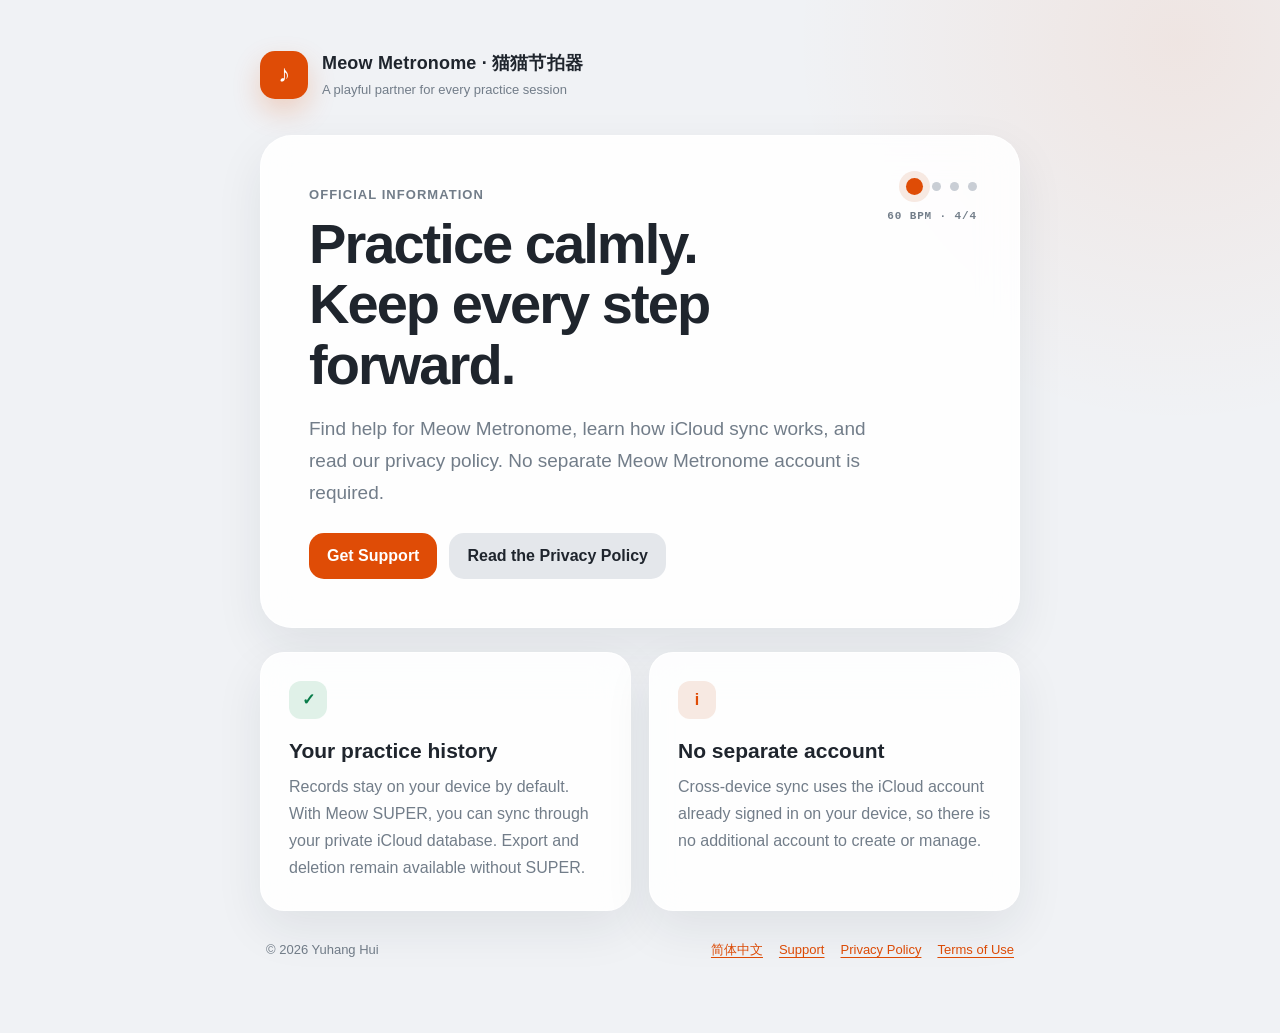
==== index-en.html @ c9d7cae2 "feat: publish Meow Metronome support site Co-Authored-By: Codex GPT-5 <noreply@openai.com>" ====
<!doctype html>
<html lang="en">
<head>
  <meta charset="utf-8">
  <meta name="viewport" content="width=device-width, initial-scale=1">
  <meta name="description" content="Official support and privacy information for Meow Metronome.">
  <title>Meow Metronome</title>
  <link rel="icon" href="favicon.svg" type="image/svg+xml">
  <link rel="stylesheet" href="styles.css">
</head>
<body>
  <main class="shell">
    <header class="brand" aria-label="Meow Metronome">
      <div class="brand-mark" aria-hidden="true">♪</div>
      <div>
        <p class="brand-name">Meow Metronome · 猫猫节拍器</p>
        <p class="brand-subtitle">A playful partner for every practice session</p>
      </div>
    </header>

    <section class="hero">
      <div class="hero-copy">
        <p class="eyebrow">Official information</p>
        <h1>Practice calmly.<br>Keep every step forward.</h1>
        <p class="lede">Find help for Meow Metronome, learn how iCloud sync works, and read our privacy policy. No separate Meow Metronome account is required.</p>
        <div class="actions">
          <a class="button" href="support-en.html">Get Support</a>
          <a class="button secondary" href="privacy-en.html">Read the Privacy Policy</a>
        </div>
      </div>
      <div class="beat-signature" aria-hidden="true">
        <div class="beat-track"><span></span><span></span><span></span><span></span></div>
        <span>60 BPM · 4/4</span>
      </div>
    </section>

    <section class="grid" aria-label="Key information">
      <article class="card">
        <span class="icon green" aria-hidden="true">✓</span>
        <h2>Your practice history</h2>
        <p class="muted">Records stay on your device by default. With Meow SUPER, you can sync through your private iCloud database. Export and deletion remain available without SUPER.</p>
      </article>
      <article class="card">
        <span class="icon" aria-hidden="true">i</span>
        <h2>No separate account</h2>
        <p class="muted">Cross-device sync uses the iCloud account already signed in on your device, so there is no additional account to create or manage.</p>
      </article>
    </section>

    <footer>
      <span>© 2026 Yuhang Hui</span>
      <nav aria-label="Footer links">
        <a href="index.html" lang="zh-CN">简体中文</a>
        <a href="support-en.html">Support</a>
        <a href="privacy-en.html">Privacy Policy</a>
        <a href="https://www.apple.com/legal/internet-services/itunes/dev/stdeula/">Terms of Use</a>
      </nav>
    </footer>
  </main>
</body>
</html>
---- styles.css ----
:root {
    color-scheme: light;
    --canvas: #f0f2f5;
    --surface: #ffffff;
    --ink: #1f252d;
    --muted: #727d89;
    --line: #dfe3e8;
    --accent: #df4c06;
    --accent-soft: #f7e9e2;
    --green: #087c49;
    --green-soft: #e0f1e8;
    font-family: -apple-system, BlinkMacSystemFont, "SF Pro Text", "PingFang SC", sans-serif;
}

* {
    box-sizing: border-box;
}

html {
    background: var(--canvas);
}

body {
    margin: 0;
    color: var(--ink);
    background:
        radial-gradient(circle at 92% 4%, rgba(223, 76, 6, 0.08), transparent 24rem),
        var(--canvas);
    line-height: 1.68;
}

a {
    color: var(--accent);
    text-decoration-thickness: 0.08em;
    text-underline-offset: 0.2em;
}

.shell {
    width: min(760px, calc(100% - 32px));
    margin: 0 auto;
    padding: 48px 0 72px;
}

.brand {
    display: flex;
    align-items: center;
    gap: 14px;
    margin-bottom: 34px;
}

.brand-mark {
    display: grid;
    width: 48px;
    height: 48px;
    place-items: center;
    border-radius: 15px;
    color: #fff;
    background: var(--accent);
    box-shadow: 0 12px 28px rgba(223, 76, 6, 0.22);
    font-size: 24px;
}

.brand-name {
    margin: 0;
    font-size: 18px;
    font-weight: 760;
    letter-spacing: 0.01em;
}

.brand-subtitle,
.eyebrow,
.meta,
.muted {
    color: var(--muted);
}

.brand-subtitle {
    margin: 1px 0 0;
    font-size: 13px;
}

.hero,
.card {
    border: 1px solid rgba(255, 255, 255, 0.86);
    background: rgba(255, 255, 255, 0.88);
    box-shadow: 0 18px 48px rgba(31, 37, 45, 0.08);
    backdrop-filter: blur(18px);
}

.hero {
    position: relative;
    overflow: hidden;
    padding: clamp(28px, 6vw, 48px);
    border-radius: 32px;
    margin-bottom: 24px;
}

.hero-copy {
    position: relative;
    z-index: 1;
    max-width: 36rem;
}

.beat-signature {
    position: absolute;
    top: 42px;
    right: 42px;
    display: grid;
    justify-items: end;
    gap: 12px;
    color: var(--muted);
    font-family: ui-monospace, SFMono-Regular, Menlo, monospace;
    font-size: 11px;
    font-weight: 700;
    letter-spacing: 0.08em;
}

.beat-track {
    display: flex;
    align-items: center;
    gap: 9px;
}

.beat-track span {
    width: 9px;
    height: 9px;
    border-radius: 999px;
    background: #c9ced5;
}

.beat-track span:first-child {
    width: 17px;
    height: 17px;
    background: var(--accent);
    box-shadow: 0 0 0 7px var(--accent-soft);
}

.eyebrow {
    margin: 0 0 8px;
    font-size: 13px;
    font-weight: 700;
    letter-spacing: 0.08em;
    text-transform: uppercase;
}

h1 {
    margin: 0;
    font-size: clamp(34px, 8vw, 56px);
    line-height: 1.08;
    letter-spacing: -0.035em;
}

.lede {
    max-width: 38rem;
    margin: 18px 0 0;
    color: var(--muted);
    font-size: clamp(16px, 3.5vw, 19px);
}

.grid {
    display: grid;
    grid-template-columns: repeat(2, minmax(0, 1fr));
    gap: 18px;
}

.card {
    padding: 28px;
    border-radius: 24px;
}

.card.full {
    grid-column: 1 / -1;
}

.card h2 {
    margin: 0 0 10px;
    font-size: 21px;
    line-height: 1.3;
}

.card h3 {
    margin: 28px 0 8px;
    font-size: 17px;
}

.card p:first-of-type {
    margin-top: 0;
}

.card p:last-child,
.card ul:last-child,
.card ol:last-child {
    margin-bottom: 0;
}

.icon {
    display: inline-grid;
    width: 38px;
    height: 38px;
    margin-bottom: 18px;
    place-items: center;
    border-radius: 12px;
    background: var(--accent-soft);
    color: var(--accent);
    font-weight: 800;
}

.icon.green {
    color: var(--green);
    background: var(--green-soft);
}

.actions {
    display: flex;
    flex-wrap: wrap;
    gap: 12px;
    margin-top: 24px;
}

.button {
    display: inline-flex;
    min-height: 46px;
    align-items: center;
    justify-content: center;
    padding: 0 18px;
    border-radius: 15px;
    color: #fff;
    background: var(--accent);
    font-weight: 720;
    text-decoration: none;
}

.button.secondary {
    color: var(--ink);
    background: #e4e7eb;
}

a:focus-visible,
.button:focus-visible {
    outline: 3px solid rgba(223, 76, 6, 0.36);
    outline-offset: 4px;
}

.brand-mark:is(a) {
    text-decoration: none;
}

.notice {
    padding: 16px 18px;
    border-left: 4px solid var(--accent);
    border-radius: 0 14px 14px 0;
    background: var(--accent-soft);
}

.placeholder {
    display: inline-block;
    padding: 2px 8px;
    border: 1px dashed var(--accent);
    border-radius: 8px;
    color: var(--accent);
    background: #fff;
    font-family: ui-monospace, SFMono-Regular, Menlo, monospace;
    font-size: 0.92em;
}

ul,
ol {
    padding-left: 1.35em;
}

li + li {
    margin-top: 8px;
}

footer {
    display: flex;
    flex-wrap: wrap;
    justify-content: space-between;
    gap: 12px;
    padding: 28px 6px 0;
    color: var(--muted);
    font-size: 13px;
}

footer nav {
    display: flex;
    flex-wrap: wrap;
    gap: 16px;
}

@media (max-width: 640px) {
    .shell {
        padding-top: 28px;
    }

    .grid {
        grid-template-columns: 1fr;
    }

    .card.full {
        grid-column: auto;
    }

    .hero,
    .card {
        border-radius: 22px;
    }

    .beat-signature {
        position: static;
        justify-items: start;
        margin-top: 30px;
    }
}

@media (prefers-reduced-motion: no-preference) {
    .button {
        transition: transform 160ms ease, box-shadow 160ms ease;
    }

    .button:hover {
        transform: translateY(-1px);
        box-shadow: 0 10px 24px rgba(223, 76, 6, 0.18);
    }


    .beat-track span:first-child {
        animation: beat-pulse 1s ease-out infinite;
    }
}

@keyframes beat-pulse {
    0%, 100% {
        transform: scale(1);
        box-shadow: 0 0 0 7px var(--accent-soft);
    }
    18% {
        transform: scale(1.12);
        box-shadow: 0 0 0 12px rgba(247, 233, 226, 0.42);
    }
}
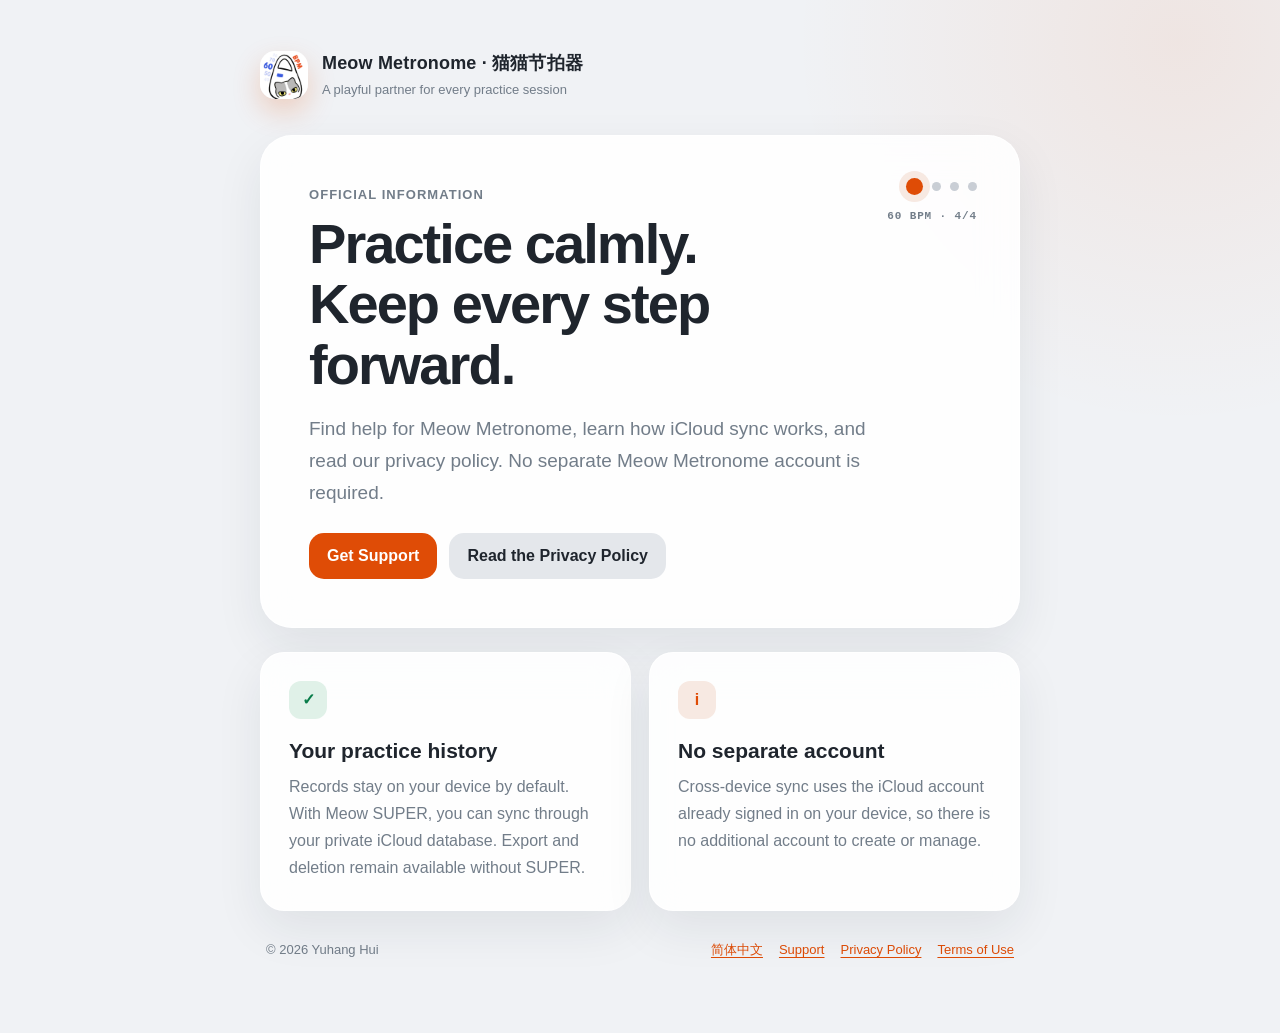
==== commit 34ee8cfc: "feat: use app icon across support site Co-Authored-By: Codex GPT-5 <noreply@openai.com>" ====
--- a/index-en.html
+++ b/index-en.html
@@ -5,13 +5,14 @@
   <meta name="viewport" content="width=device-width, initial-scale=1">
   <meta name="description" content="Official support and privacy information for Meow Metronome.">
   <title>Meow Metronome</title>
-  <link rel="icon" href="favicon.svg" type="image/svg+xml">
+  <link rel="icon" href="app-icon.png" type="image/png">
+  <link rel="apple-touch-icon" href="app-icon.png">
   <link rel="stylesheet" href="styles.css">
 </head>
 <body>
   <main class="shell">
     <header class="brand" aria-label="Meow Metronome">
-      <div class="brand-mark" aria-hidden="true">♪</div>
+      <div class="brand-mark" aria-hidden="true"><img src="app-icon.png" alt=""></div>
       <div>
         <p class="brand-name">Meow Metronome · 猫猫节拍器</p>
         <p class="brand-subtitle">A playful partner for every practice session</p>
--- a/styles.css
+++ b/styles.css
@@ -49,15 +49,19 @@
 }
 
 .brand-mark {
-    display: grid;
+    display: block;
     width: 48px;
     height: 48px;
-    place-items: center;
     border-radius: 15px;
-    color: #fff;
-    background: var(--accent);
+    overflow: hidden;
     box-shadow: 0 12px 28px rgba(223, 76, 6, 0.22);
-    font-size: 24px;
+}
+
+.brand-mark img {
+    display: block;
+    width: 100%;
+    height: 100%;
+    object-fit: cover;
 }
 
 .brand-name {
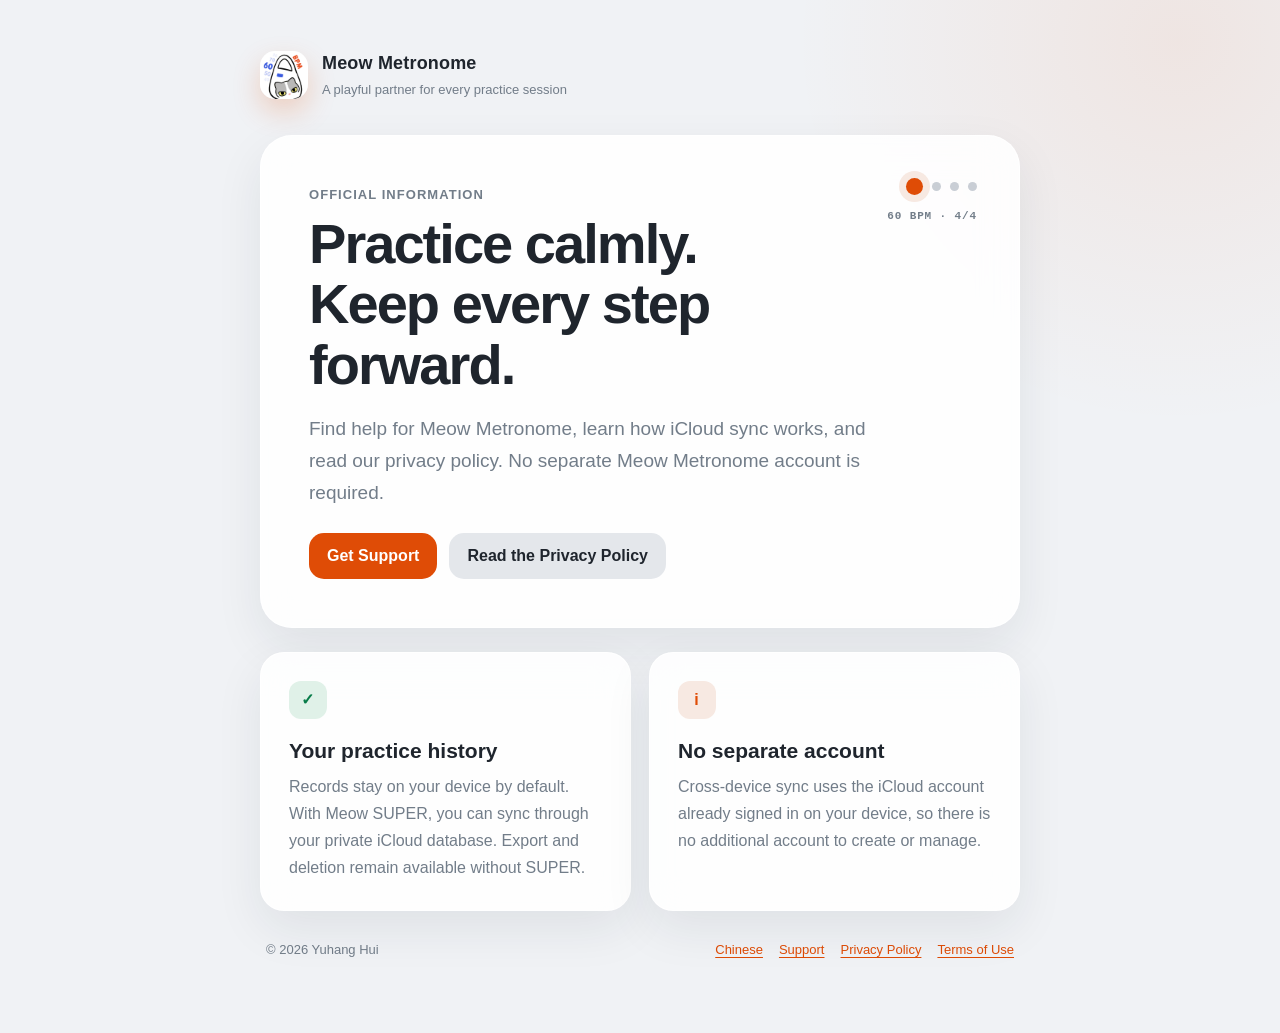
==== commit 58859621: "fix: avoid missing glyphs on English pages Co-Authored-By: Codex GPT-5 <noreply@openai.com>" ====
--- a/index-en.html
+++ b/index-en.html
@@ -14,7 +14,7 @@
     <header class="brand" aria-label="Meow Metronome">
       <div class="brand-mark" aria-hidden="true"><img src="app-icon.png" alt=""></div>
       <div>
-        <p class="brand-name">Meow Metronome · 猫猫节拍器</p>
+        <p class="brand-name">Meow Metronome</p>
         <p class="brand-subtitle">A playful partner for every practice session</p>
       </div>
     </header>
@@ -51,7 +51,7 @@
     <footer>
       <span>© 2026 Yuhang Hui</span>
       <nav aria-label="Footer links">
-        <a href="index.html" lang="zh-CN">简体中文</a>
+        <a href="index.html" hreflang="zh-CN">Chinese</a>
         <a href="support-en.html">Support</a>
         <a href="privacy-en.html">Privacy Policy</a>
         <a href="https://www.apple.com/legal/internet-services/itunes/dev/stdeula/">Terms of Use</a>
